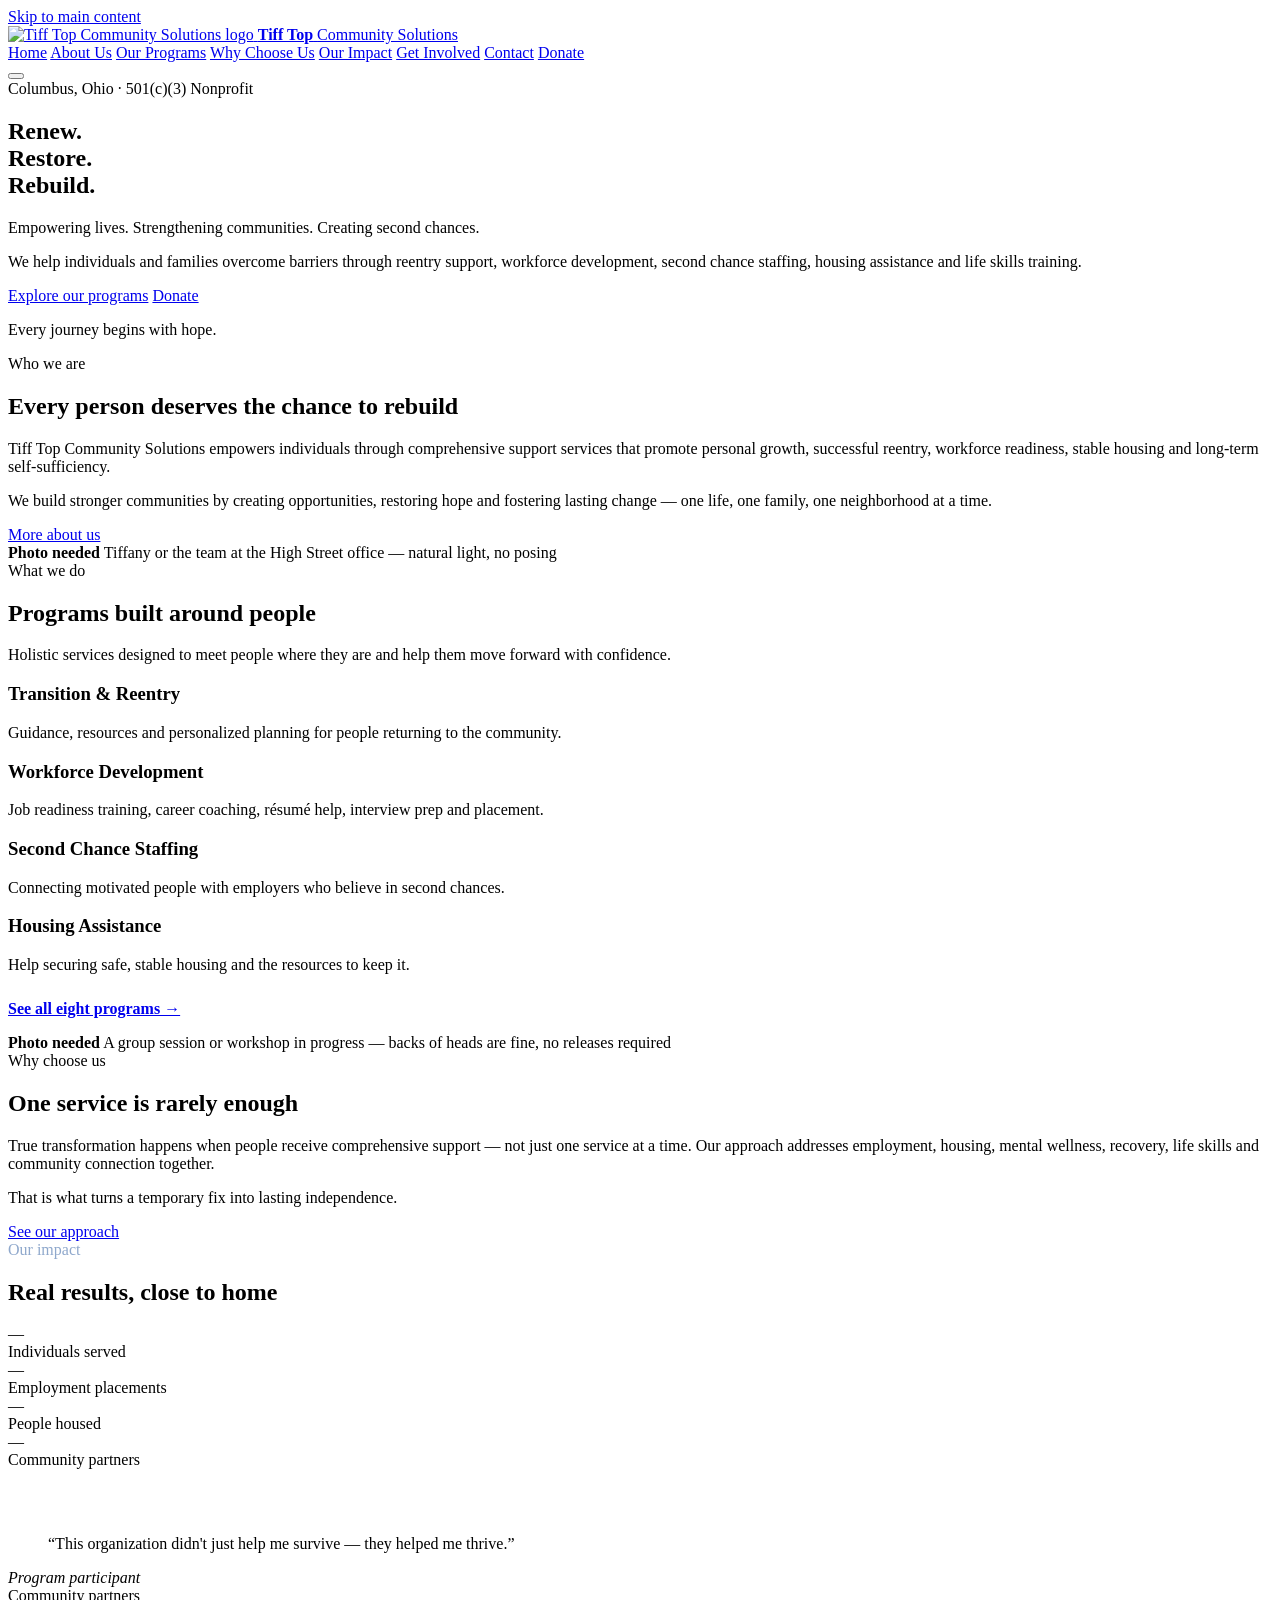
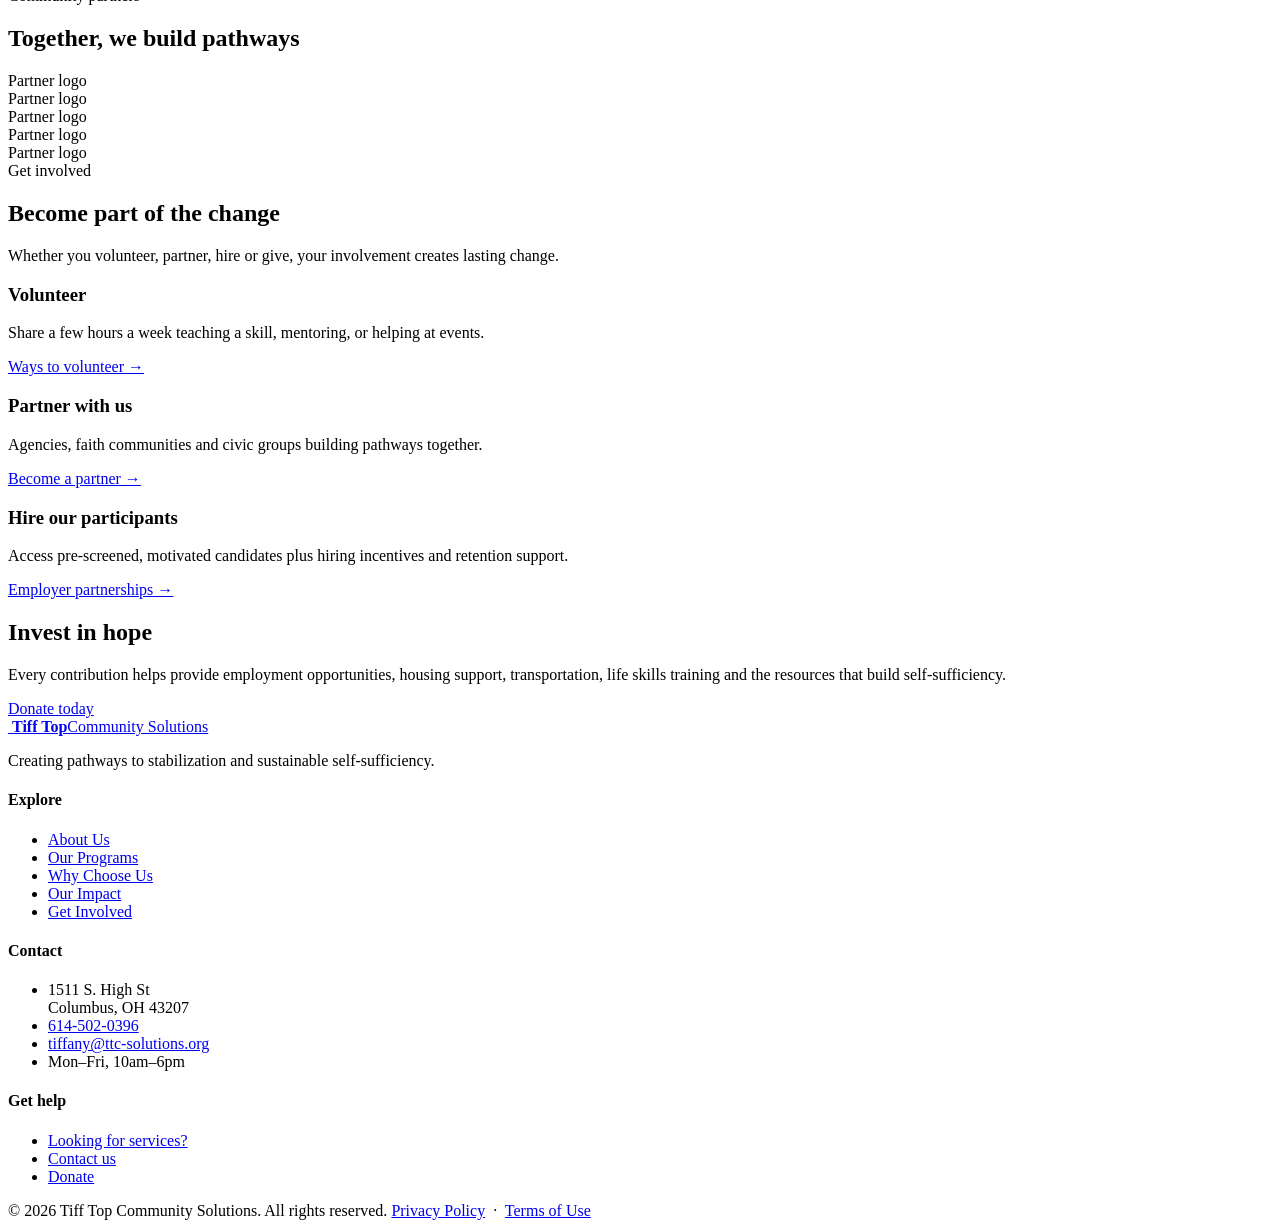
==== index.html @ aae8d635 "Add files via upload" ====
<!DOCTYPE html>
<html lang="en">
<head>
<meta charset="utf-8">
<meta name="viewport" content="width=device-width, initial-scale=1">
<title>Renew. Restore. Rebuild. | Tiff Top Community Solutions — Columbus, OH</title>
<meta name="description" content="Tiff Top Community Solutions empowers individuals and families in Columbus, Ohio through reentry support, workforce development, second chance staffing, housing assistance and life skills training.">
<link rel="icon" href="assets/logo.png">
<link rel="preconnect" href="https://fonts.googleapis.com">
<link rel="preconnect" href="https://fonts.gstatic.com" crossorigin>
<link href="https://fonts.googleapis.com/css2?family=Big+Shoulders+Display:wght@500;600;700;800&family=Public+Sans:wght@400;500;600;700&display=swap" rel="stylesheet">
<link rel="stylesheet" href="css/style.css">
</head>
<body>
<a class="skip" href="#main">Skip to main content</a>

<!-- =========================================================
     HEADER — this block is identical on every page.
     To change the menu, say: "update the nav on every page"
     ========================================================= -->
<header class="site-header">
  <div class="header-inner">
    <a class="brand" href="index.html">
      <img src="assets/logo.png" alt="Tiff Top Community Solutions logo">
      <span class="brand-name">
        <b>Tiff Top</b>
        <span>Community Solutions</span>
      </span>
    </a>
    <nav class="site-nav" id="siteNav" aria-label="Main menu">
      <a href="index.html" aria-current="page">Home</a>
      <a href="about.html">About Us</a>
      <a href="programs.html">Our Programs</a>
      <a href="why-choose-us.html">Why Choose Us</a>
      <a href="impact.html">Our Impact</a>
      <a href="get-involved.html">Get Involved</a>
      <a href="contact.html">Contact</a>
      <a class="btn btn-red" href="donate.html">Donate</a>
    </nav>
    <button class="nav-toggle" id="navToggle" aria-label="Open menu" aria-expanded="false" aria-controls="siteNav">
      <span></span><span></span><span></span>
    </button>
  </div>
</header>

<main id="main">

<!-- =========================================================
     HERO — the big navy band at the top
     ========================================================= -->
<section class="hero">
  <div class="wrap">
    <span class="eyebrow">Columbus, Ohio &middot; 501(c)(3) Nonprofit</span>
    <h1>Renew.<br>Restore.<br>Rebuild.</h1>
    <p class="tagline">Empowering lives. Strengthening communities. Creating second chances.</p>
    <p>We help individuals and families overcome barriers through reentry support, workforce
       development, second chance staffing, housing assistance and life skills training.</p>
    <div class="hero-buttons">
      <a class="btn btn-white" href="programs.html">Explore our programs</a>
      <a class="btn btn-red" href="donate.html">Donate</a>
    </div>
    <p class="hero-note">Every journey begins with hope.</p>
  </div>
  <div class="flagline" aria-hidden="true">
    <i></i><i></i><i></i><i></i><i></i><i></i><i></i><i></i><i></i><i></i><i></i><i></i><i></i>
  </div>
</section>

<!-- =========================================================
     WHO WE ARE — mission preview, links to About Us
     ========================================================= -->
<section class="section">
  <div class="wrap split reveal">
    <div>
      <span class="eyebrow">Who we are</span>
      <h2>Every person deserves the chance to rebuild</h2>
      <p>Tiff Top Community Solutions empowers individuals through comprehensive support services
         that promote personal growth, successful reentry, workforce readiness, stable housing and
         long-term self-sufficiency.</p>
      <p>We build stronger communities by creating opportunities, restoring hope and fostering
         lasting change &mdash; one life, one family, one neighborhood at a time.</p>
      <a class="btn btn-outline" href="about.html">More about us</a>
    </div>
    <div class="photo-slot">
      <b>Photo needed</b>
      <span>Tiffany or the team at the High Street office &mdash; natural light, no posing</span>
    </div>
  </div>
</section>

<!-- =========================================================
     WHAT WE DO — program preview, links to Our Programs
     ========================================================= -->
<section class="section section-white">
  <div class="wrap">
    <div class="section-head reveal">
      <span class="eyebrow">What we do</span>
      <h2>Programs built around people</h2>
      <p>Holistic services designed to meet people where they are and help them move forward
         with confidence.</p>
    </div>
    <div class="card-grid cols-4">
      <article class="card reveal">
        <h3>Transition &amp; Reentry</h3>
        <p>Guidance, resources and personalized planning for people returning to the community.</p>
      </article>
      <article class="card reveal">
        <h3>Workforce Development</h3>
        <p>Job readiness training, career coaching, r&eacute;sum&eacute; help, interview prep and placement.</p>
      </article>
      <article class="card reveal">
        <h3>Second Chance Staffing</h3>
        <p>Connecting motivated people with employers who believe in second chances.</p>
      </article>
      <article class="card reveal">
        <h3>Housing Assistance</h3>
        <p>Help securing safe, stable housing and the resources to keep it.</p>
      </article>
    </div>
    <p style="margin-top:1.6rem"><a href="programs.html"><strong>See all eight programs &rarr;</strong></a></p>
  </div>
</section>

<!-- =========================================================
     WHY CHOOSE US — preview, links to Why Choose Us
     ========================================================= -->
<section class="section">
  <div class="wrap split reveal">
    <div class="photo-slot">
      <b>Photo needed</b>
      <span>A group session or workshop in progress &mdash; backs of heads are fine, no releases required</span>
    </div>
    <div>
      <span class="eyebrow">Why choose us</span>
      <h2>One service is rarely enough</h2>
      <p>True transformation happens when people receive comprehensive support &mdash; not just one
         service at a time. Our approach addresses employment, housing, mental wellness, recovery,
         life skills and community connection together.</p>
      <p>That is what turns a temporary fix into lasting independence.</p>
      <a class="btn btn-outline" href="why-choose-us.html">See our approach</a>
    </div>
  </div>
</section>

<!-- =========================================================
     OUR IMPACT — numbers
     NOTE: placeholder figures. Replace with verified counts
     before launch, or delete this whole section.
     ========================================================= -->
<section class="section section-navy">
  <div class="wrap reveal">
    <span class="eyebrow" style="color:#8FA8CC">Our impact</span>
    <h2>Real results, close to home</h2>
    <div class="stats">
      <div class="stat">
        <div class="stat-number">&mdash;</div>
        <div class="stat-label">Individuals served</div>
      </div>
      <div class="stat">
        <div class="stat-number">&mdash;</div>
        <div class="stat-label">Employment placements</div>
      </div>
      <div class="stat">
        <div class="stat-number">&mdash;</div>
        <div class="stat-label">People housed</div>
      </div>
      <div class="stat">
        <div class="stat-number">&mdash;</div>
        <div class="stat-label">Community partners</div>
      </div>
    </div>
    <p style="margin-top:2rem"><a href="impact.html" style="color:#fff"><strong>See our full impact &rarr;</strong></a></p>
  </div>
</section>

<!-- =========================================================
     SUCCESS STORY — one quote
     ========================================================= -->
<section class="section section-white">
  <div class="wrap quote reveal">
    <blockquote>&ldquo;This organization didn't just help me survive &mdash; they helped me thrive.&rdquo;</blockquote>
    <cite>Program participant</cite>
  </div>
</section>

<!-- =========================================================
     COMMUNITY PARTNERS — logo row
     ========================================================= -->
<section class="section">
  <div class="wrap">
    <div class="section-head reveal">
      <span class="eyebrow">Community partners</span>
      <h2>Together, we build pathways</h2>
    </div>
    <div class="logo-row reveal">
      <div class="logo-slot">Partner logo</div>
      <div class="logo-slot">Partner logo</div>
      <div class="logo-slot">Partner logo</div>
      <div class="logo-slot">Partner logo</div>
      <div class="logo-slot">Partner logo</div>
    </div>
  </div>
</section>

<!-- =========================================================
     GET INVOLVED — preview
     ========================================================= -->
<section class="section section-white">
  <div class="wrap">
    <div class="section-head reveal">
      <span class="eyebrow">Get involved</span>
      <h2>Become part of the change</h2>
      <p>Whether you volunteer, partner, hire or give, your involvement creates lasting change.</p>
    </div>
    <div class="card-grid cols-3">
      <article class="card reveal">
        <h3>Volunteer</h3>
        <p>Share a few hours a week teaching a skill, mentoring, or helping at events.</p>
        <a href="get-involved.html">Ways to volunteer &rarr;</a>
      </article>
      <article class="card reveal">
        <h3>Partner with us</h3>
        <p>Agencies, faith communities and civic groups building pathways together.</p>
        <a href="get-involved.html">Become a partner &rarr;</a>
      </article>
      <article class="card reveal">
        <h3>Hire our participants</h3>
        <p>Access pre-screened, motivated candidates plus hiring incentives and retention support.</p>
        <a href="employers.html">Employer partnerships &rarr;</a>
      </article>
    </div>
  </div>
</section>

<!-- =========================================================
     DONATE BAND — the red strip
     ========================================================= -->
<section class="cta-band">
  <div class="wrap">
    <h2>Invest in hope</h2>
    <p>Every contribution helps provide employment opportunities, housing support,
       transportation, life skills training and the resources that build self-sufficiency.</p>
    <a class="btn btn-white" href="donate.html">Donate today</a>
  </div>
</section>

</main>

<!-- =========================================================
     FOOTER — identical on every page
     ========================================================= -->
<footer class="site-footer">
  <div class="footer-top">
    <div>
      <a class="brand" href="index.html" style="margin-bottom:.9rem">
        <img src="assets/logo.png" alt="" style="height:44px">
        <span class="brand-name"><b>Tiff Top</b><span>Community Solutions</span></span>
      </a>
      <p>Creating pathways to stabilization and sustainable self-sufficiency.</p>
    </div>
    <div>
      <h4>Explore</h4>
      <ul>
        <li><a href="about.html">About Us</a></li>
        <li><a href="programs.html">Our Programs</a></li>
        <li><a href="why-choose-us.html">Why Choose Us</a></li>
        <li><a href="impact.html">Our Impact</a></li>
        <li><a href="get-involved.html">Get Involved</a></li>
      </ul>
    </div>
    <div>
      <h4>Contact</h4>
      <ul>
        <li>1511 S. High St<br>Columbus, OH 43207</li>
        <li><a href="tel:6145020396">614-502-0396</a></li>
        <li><a href="mailto:tiffany@ttc-solutions.org">tiffany@ttc-solutions.org</a></li>
        <li>Mon&ndash;Fri, 10am&ndash;6pm</li>
      </ul>
    </div>
    <div>
      <h4>Get help</h4>
      <ul>
        <li><a href="looking-for-services.html">Looking for services?</a></li>
        <li><a href="contact.html">Contact us</a></li>
        <li><a href="donate.html">Donate</a></li>
      </ul>
    </div>
  </div>
  <div class="footer-bar">
    <span>&copy; 2026 Tiff Top Community Solutions. All rights reserved.</span>
    <span><a href="privacy.html">Privacy Policy</a> &nbsp;&middot;&nbsp; <a href="terms.html">Terms of Use</a></span>
  </div>
</footer>

<!-- =========================================================
     SCRIPTS — mobile menu + scroll animation
     ========================================================= -->
<script>
document.documentElement.classList.add('js');

/* mobile menu open/close */
var toggle = document.getElementById('navToggle');
var nav = document.getElementById('siteNav');
if(toggle && nav){
  toggle.addEventListener('click', function(){
    var open = nav.classList.toggle('is-open');
    toggle.setAttribute('aria-expanded', open);
    toggle.setAttribute('aria-label', open ? 'Close menu' : 'Open menu');
  });
}

/* fade sections in as you scroll */
if('IntersectionObserver' in window){
  var io = new IntersectionObserver(function(entries){
    entries.forEach(function(e){
      if(e.isIntersecting){ e.target.classList.add('is-visible'); io.unobserve(e.target); }
    });
  }, {threshold:.12});
  document.querySelectorAll('.reveal').forEach(function(el){ io.observe(el); });
} else {
  document.querySelectorAll('.reveal').forEach(function(el){ el.classList.add('is-visible'); });
}
</script>
</body>
</html>
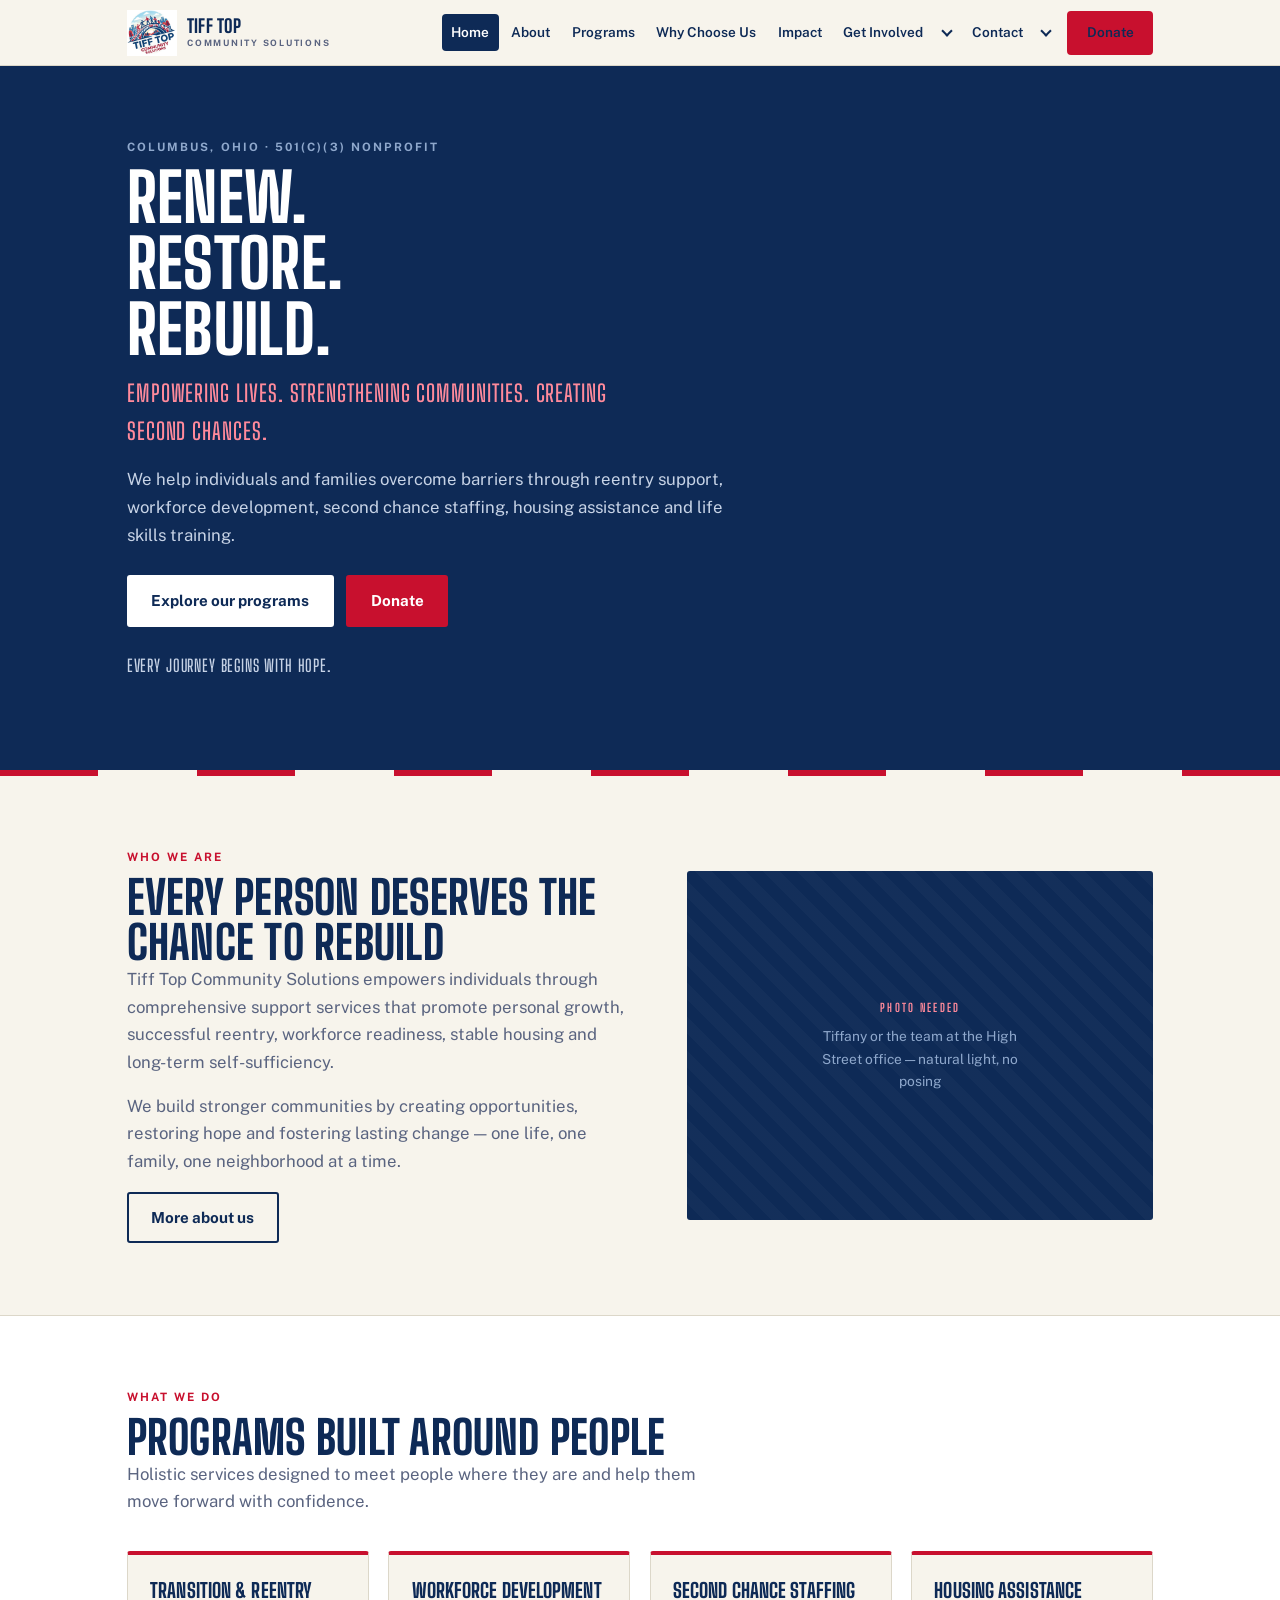
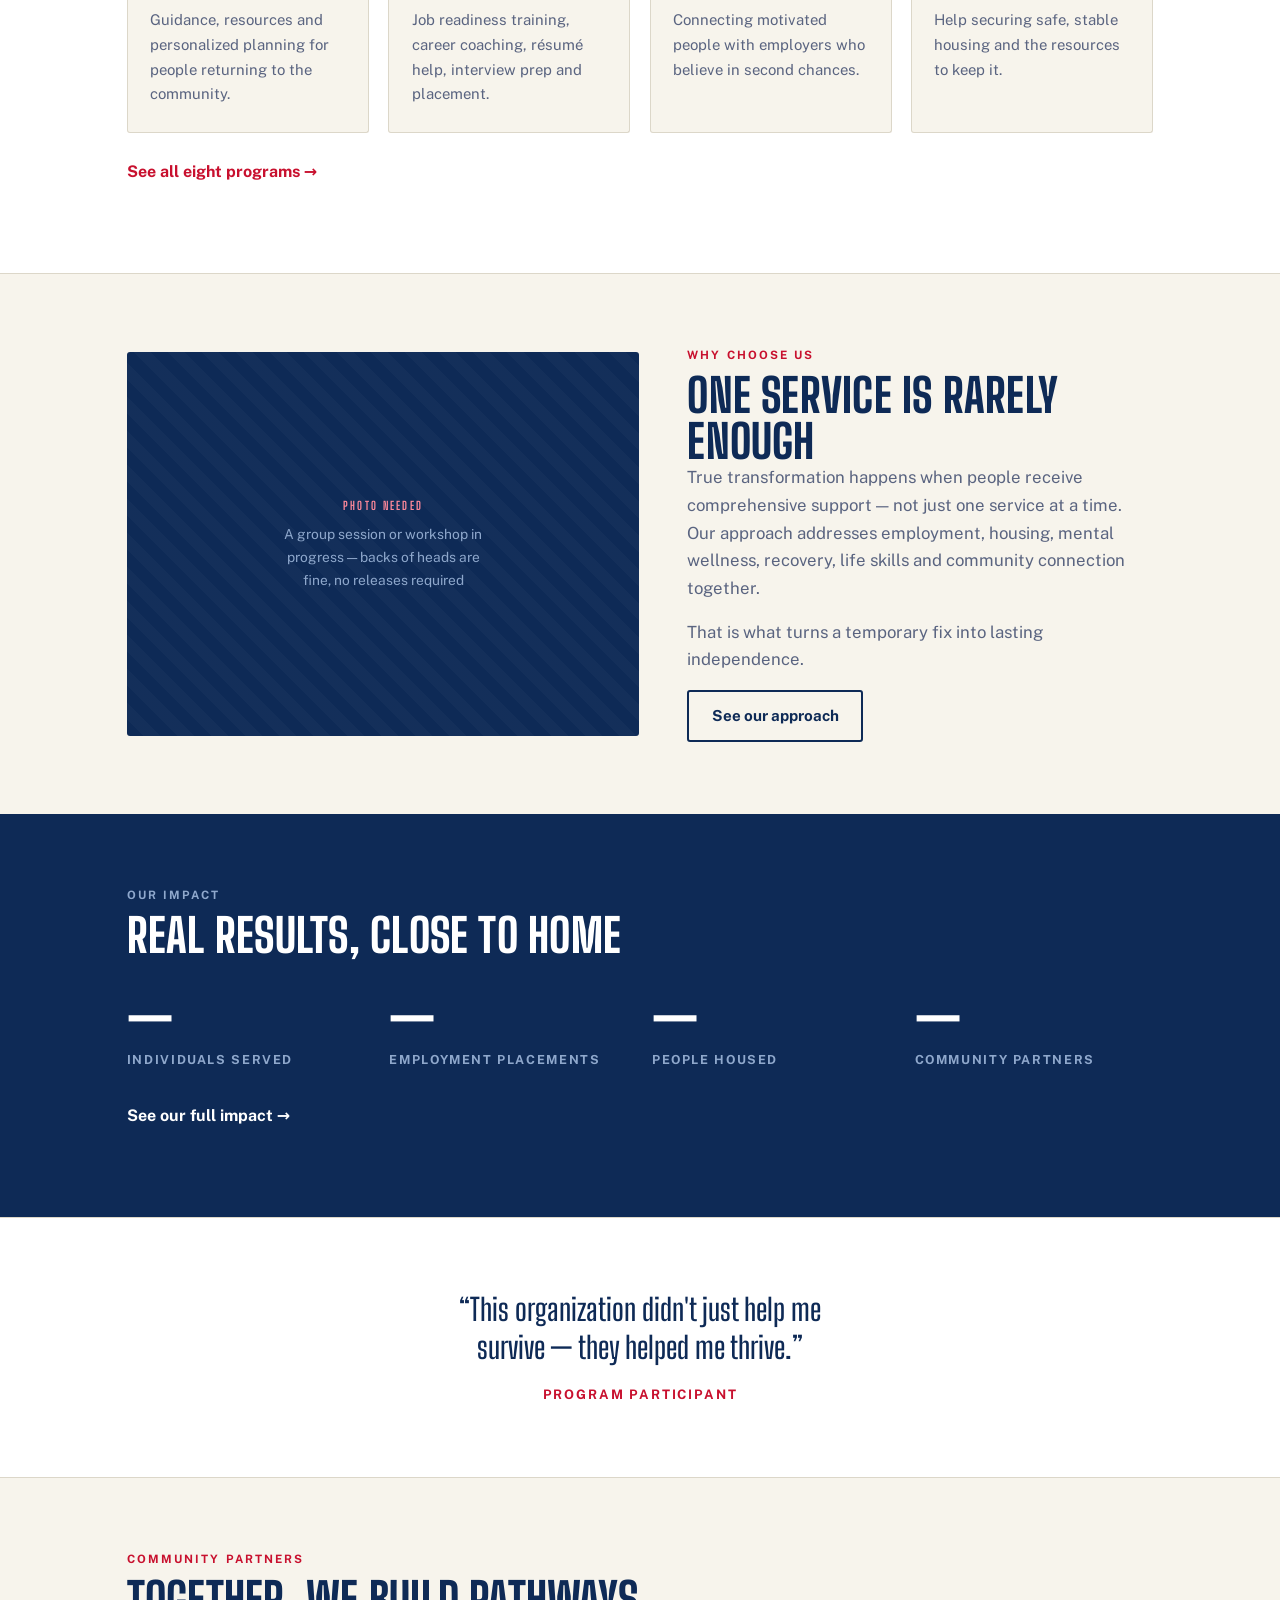
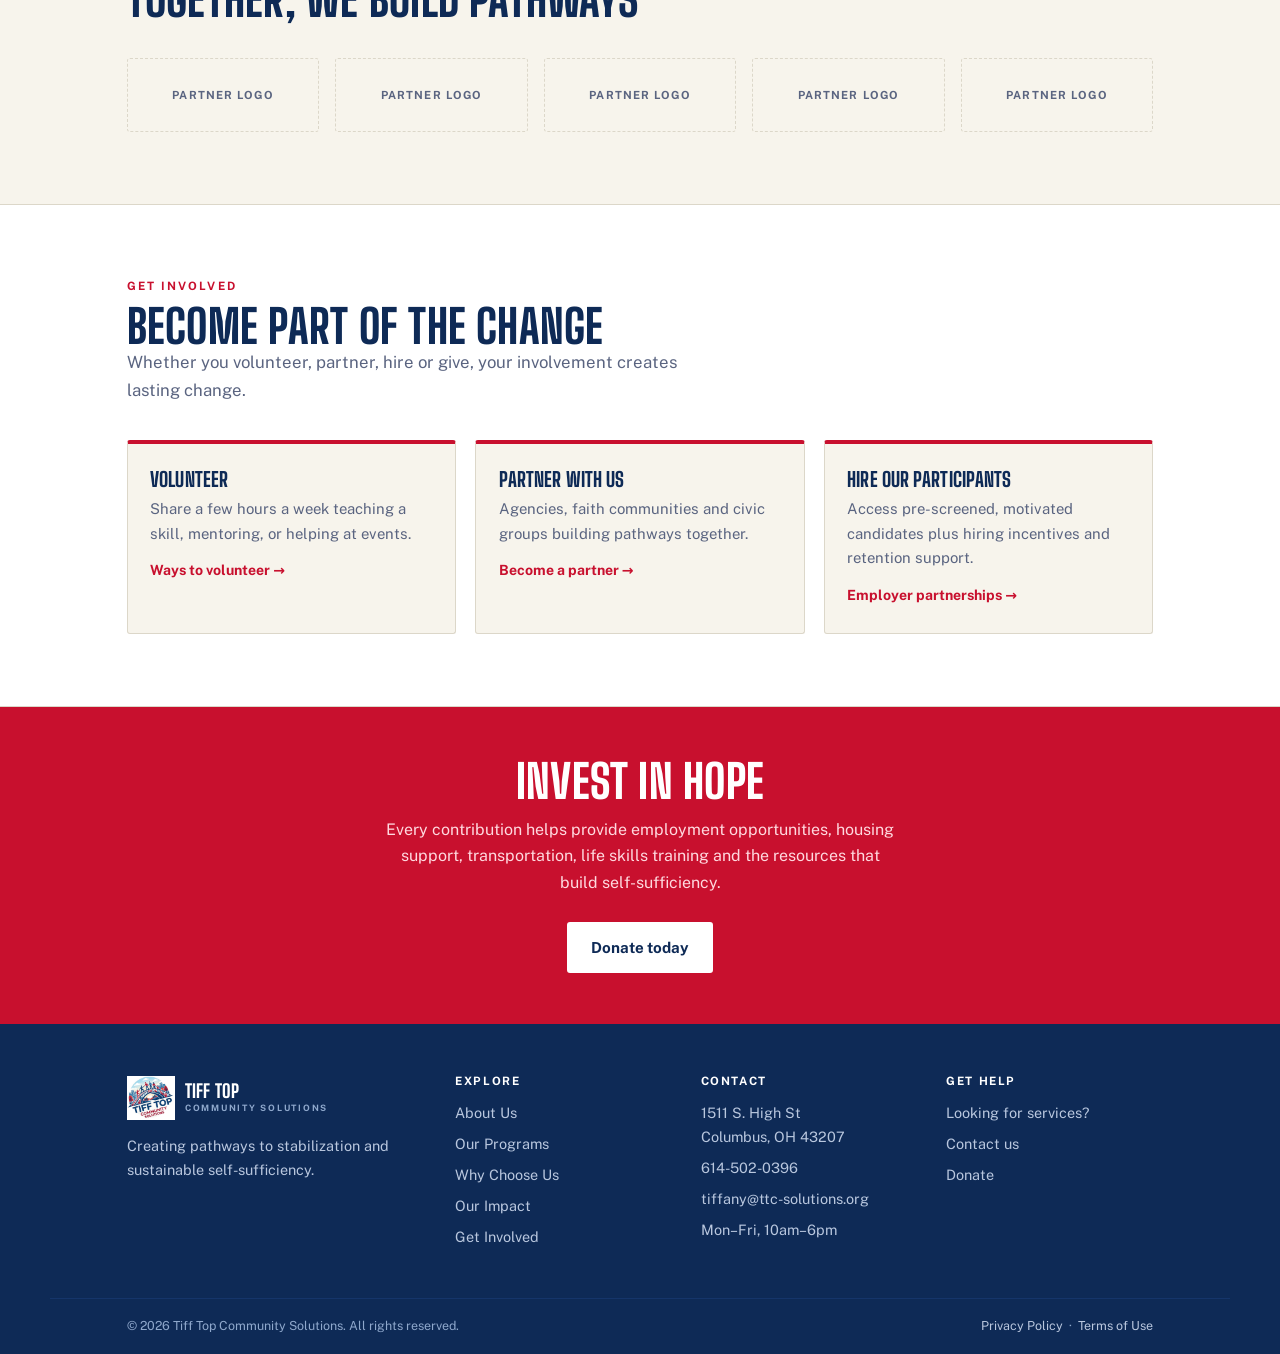
==== commit 875b2654: "Build out Employers, Donate, Impact, Looking for Services; add nav drop-downs Finishes the last four" ====
--- a/index.html
+++ b/index.html
@@ -9,7 +9,7 @@
 <link rel="preconnect" href="https://fonts.googleapis.com">
 <link rel="preconnect" href="https://fonts.gstatic.com" crossorigin>
 <link href="https://fonts.googleapis.com/css2?family=Big+Shoulders+Display:wght@500;600;700;800&family=Public+Sans:wght@400;500;600;700&display=swap" rel="stylesheet">
-<link rel="stylesheet" href="css/style.css">
+<link rel="stylesheet" href="css/style.css?v=3">
 </head>
 <body>
 <a class="skip" href="#main">Skip to main content</a>
@@ -29,12 +29,29 @@
     </a>
     <nav class="site-nav" id="siteNav" aria-label="Main menu">
       <a href="index.html" aria-current="page">Home</a>
-      <a href="about.html">About Us</a>
-      <a href="programs.html">Our Programs</a>
+      <a href="about.html">About</a>
+      <a href="programs.html">Programs</a>
       <a href="why-choose-us.html">Why Choose Us</a>
-      <a href="impact.html">Our Impact</a>
-      <a href="get-involved.html">Get Involved</a>
-      <a href="contact.html">Contact</a>
+      <a href="impact.html">Impact</a>
+      <div class="has-sub">
+        <a href="get-involved.html">Get Involved</a>
+        <button class="sub-toggle" type="button" aria-expanded="false" aria-controls="sub-get-involved">
+          <span class="sr-only">More under Get Involved</span>
+        </button>
+        <ul class="subnav" id="sub-get-involved">
+          <li><a href="employers.html">Employer partnerships</a></li>
+          <li><a href="donate.html">Donate</a></li>
+        </ul>
+      </div>
+      <div class="has-sub">
+        <a href="contact.html">Contact</a>
+        <button class="sub-toggle" type="button" aria-expanded="false" aria-controls="sub-contact">
+          <span class="sr-only">More under Contact</span>
+        </button>
+        <ul class="subnav" id="sub-contact">
+          <li><a href="looking-for-services.html">Looking for services?</a></li>
+        </ul>
+      </div>
       <a class="btn btn-red" href="donate.html">Donate</a>
     </nav>
     <button class="nav-toggle" id="navToggle" aria-label="Open menu" aria-expanded="false" aria-controls="siteNav">
@@ -298,6 +315,20 @@
 <script>
 document.documentElement.classList.add('js');
 
+/* close every drop-down in the main menu */
+function closeSubmenus(except){
+  document.querySelectorAll('.has-sub').forEach(function(group){
+    if(group === except) return;
+    var button = group.querySelector('.sub-toggle');
+    /* if focus is sitting inside the menu we are about to hide, move it
+       back to the button so keyboard users do not lose their place */
+    if(group.contains(document.activeElement) && button &&
+       document.activeElement !== button){ button.focus(); }
+    group.classList.remove('is-open');
+    if(button) button.setAttribute('aria-expanded','false');
+  });
+}
+
 /* mobile menu open/close */
 var toggle = document.getElementById('navToggle');
 var nav = document.getElementById('siteNav');
@@ -306,8 +337,28 @@
     var open = nav.classList.toggle('is-open');
     toggle.setAttribute('aria-expanded', open);
     toggle.setAttribute('aria-label', open ? 'Close menu' : 'Open menu');
+    if(!open) closeSubmenus();
   });
 }
+
+/* drop-down menus — the chevron buttons next to Get Involved and Contact */
+document.querySelectorAll('.sub-toggle').forEach(function(button){
+  button.addEventListener('click', function(){
+    var group = button.parentNode;
+    var open = !group.classList.contains('is-open');
+    closeSubmenus(group);
+    group.classList.toggle('is-open', open);
+    button.setAttribute('aria-expanded', open ? 'true' : 'false');
+  });
+});
+
+/* click anywhere else, or press Escape, to close them */
+document.addEventListener('click', function(e){
+  if(!e.target.closest || !e.target.closest('.has-sub')) closeSubmenus();
+});
+document.addEventListener('keydown', function(e){
+  if(e.key === 'Escape' || e.key === 'Esc') closeSubmenus();
+});
 
 /* fade sections in as you scroll */
 if('IntersectionObserver' in window){
--- a/css/style.css
+++ b/css/style.css
@@ -0,0 +1,492 @@
+/* ==========================================================================
+   TIFF TOP COMMUNITY SOLUTIONS — SITE STYLESHEET
+   --------------------------------------------------------------------------
+   Everything that controls how the site LOOKS lives in this one file.
+   Sections are labeled in CAPS so you can say things like
+   "make the buttons rounder" and Claude Code knows where to look.
+   ========================================================================== */
+
+
+/* ==========================================================================
+   1. BRAND SETTINGS
+   Change a color here and it changes everywhere on the site.
+   ========================================================================== */
+:root{
+  --navy:        #0E2A56;   /* main brand blue — headings, header, footer */
+  --navy-dark:   #091D3E;   /* darker blue — footer bottom bar */
+  --navy-mid:    #15356A;   /* lighter blue — borders on dark backgrounds */
+  --red:         #C8102E;   /* brand red — buttons, accents, links */
+  --red-dark:    #A00C24;   /* darker red — button hover */
+  --cream:       #F7F4EC;   /* warm off-white — page background */
+  --white:       #FFFFFF;
+  --ink:         #15213B;   /* body text */
+  --ink-soft:    #5A6480;   /* lighter text — captions, descriptions */
+  --hair:        #DCD7C9;   /* thin dividing lines */
+
+  --font-display: 'Big Shoulders Display', 'Arial Narrow', sans-serif;
+  --font-body:    'Public Sans', system-ui, -apple-system, sans-serif;
+
+  --page-width: 1180px;     /* how wide content gets on a big screen */
+  --section-space: 4.5rem;  /* vertical space above/below each section */
+}
+
+
+/* ==========================================================================
+   2. BASELINE
+   ========================================================================== */
+*{box-sizing:border-box}
+html{scroll-behavior:smooth}
+body{
+  margin:0;
+  font-family:var(--font-body);
+  color:var(--ink);
+  background:var(--cream);
+  line-height:1.65;
+  -webkit-font-smoothing:antialiased;
+}
+img{max-width:100%;display:block}
+a{color:var(--red);text-decoration:none}
+a:hover{text-decoration:underline}
+
+h1,h2,h3,h4{
+  font-family:var(--font-display);
+  font-weight:800;
+  text-transform:uppercase;
+  line-height:.98;
+  letter-spacing:.005em;
+  margin:0;
+}
+h1{font-size:clamp(2.4rem,6vw,4.2rem)}
+h2{font-size:clamp(1.9rem,4vw,2.9rem);color:var(--navy)}
+h3{font-size:1.25rem;color:var(--navy)}
+p{margin:0 0 1rem}
+
+.wrap{width:100%;max-width:var(--page-width);margin:0 auto;padding:0 6%}
+
+/* "EYEBROW" — the small red label above a heading */
+.eyebrow{
+  display:block;font-weight:700;text-transform:uppercase;
+  letter-spacing:.18em;font-size:.72rem;color:var(--red);margin-bottom:.5rem;
+}
+
+/* skip link for keyboard and screen-reader users */
+.skip{position:absolute;left:-9999px;background:var(--red);color:#fff;padding:.6rem 1rem;z-index:100}
+.skip:focus{left:1rem;top:1rem}
+
+/* text that only screen readers read out — invisible on screen but still
+   announced, so buttons with just an icon still make sense out loud */
+.sr-only{position:absolute;width:1px;height:1px;padding:0;margin:-1px;
+  overflow:hidden;clip:rect(0 0 0 0);white-space:nowrap;border:0}
+
+
+/* ==========================================================================
+   3. BUTTONS
+   ========================================================================== */
+.btn{
+  display:inline-flex;align-items:center;justify-content:center;
+  font-family:var(--font-body);font-weight:700;font-size:.95rem;
+  padding:.7rem 1.4rem;border:2px solid transparent;border-radius:3px;
+  cursor:pointer;transition:background .18s,color .18s,border-color .18s;
+  text-decoration:none;
+}
+.btn:hover{text-decoration:none}
+.btn-red{background:var(--red);color:#fff;border-color:var(--red)}
+.btn-red:hover{background:var(--red-dark);border-color:var(--red-dark);color:#fff}
+.btn-white{background:#fff;color:var(--navy);border-color:#fff}
+.btn-white:hover{background:transparent;color:#fff;border-color:#fff}
+.btn-outline{background:transparent;color:var(--navy);border-color:var(--navy)}
+.btn-outline:hover{background:var(--navy);color:#fff}
+
+
+/* ==========================================================================
+   4. HEADER & NAVIGATION
+   --------------------------------------------------------------------------
+   Menu items are chips with lightly rounded corners, matching the buttons
+   and cards used elsewhere. They tint on hover and fill in navy on the page
+   you are currently on.
+
+   Two items have drop-down menus: Get Involved and Contact. Each one is a
+   .has-sub block holding the main link, a small chevron button, and a
+   .subnav list. On a computer the menu opens when you hover or tab onto it;
+   the chevron button opens it on a touchscreen and for keyboard users.
+   ========================================================================== */
+.site-header{
+  position:sticky;top:0;z-index:50;
+  background:rgba(247,244,236,.94);backdrop-filter:blur(8px);
+  border-bottom:1px solid var(--hair);
+}
+.header-inner{display:flex;align-items:center;justify-content:space-between;gap:1rem;padding:.6rem 6%;
+  max-width:var(--page-width);margin:0 auto}
+.brand{display:flex;align-items:center;gap:.6rem;text-decoration:none}
+.brand img{height:46px;width:auto}
+.brand-name{display:flex;flex-direction:column;line-height:1}
+.brand-name b{font-family:var(--font-display);font-weight:800;font-size:1.15rem;
+  color:var(--navy);text-transform:uppercase;letter-spacing:.01em}
+.brand-name span{font-size:.55rem;font-weight:700;letter-spacing:.2em;
+  text-transform:uppercase;color:var(--ink-soft);margin-top:3px}
+
+.site-nav{display:flex;align-items:center;gap:.15rem;flex-wrap:nowrap}
+
+/* the menu items. white-space:nowrap is the important part — it stops a
+   label like "Why Choose Us" from breaking across two lines, which is what
+   made the menu look stacked. The 4px corner matches the buttons and cards
+   used everywhere else on the site. */
+.site-nav > a,.site-nav .has-sub > a{
+  font-weight:600;font-size:.85rem;color:var(--navy);text-decoration:none;
+  white-space:nowrap;padding:.45rem .6rem;border-radius:4px;
+  transition:background .16s,color .16s;
+}
+.site-nav > a:hover,.site-nav .has-sub > a:hover{background:rgba(14,42,86,.09);text-decoration:none}
+.site-nav a[aria-current="page"]{background:var(--navy);color:#fff}
+
+/* the section you are inside, when you are on one of its sub-pages */
+.site-nav .has-sub.is-current > a{background:rgba(14,42,86,.09)}
+
+.site-nav .btn{padding:.55rem 1.1rem;font-size:.85rem;margin-left:.35rem}
+.site-nav .btn[aria-current="page"]{background:var(--red-dark);border-color:var(--red-dark);color:#fff}
+
+/* --- drop-down menus ---------------------------------------------------- */
+.has-sub{position:relative;display:flex;align-items:center;gap:.05rem;flex-wrap:wrap}
+
+/* the little chevron button next to the link */
+.sub-toggle{
+  display:flex;align-items:center;justify-content:center;
+  width:26px;height:26px;padding:0;border:0;border-radius:4px;
+  background:none;color:var(--navy);cursor:pointer;
+}
+.sub-toggle:hover{background:rgba(14,42,86,.09)}
+.sub-toggle::before{
+  content:"";width:6px;height:6px;margin-top:-3px;
+  border-right:2px solid currentColor;border-bottom:2px solid currentColor;
+  transform:rotate(45deg);
+}
+.sub-toggle[aria-expanded="true"]::before{margin-top:2px;transform:rotate(-135deg)}
+
+.subnav{
+  position:absolute;top:calc(100% + .5rem);left:0;z-index:60;
+  min-width:238px;margin:0;padding:.4rem;list-style:none;
+  background:var(--white);border:1px solid var(--hair);border-top:3px solid var(--red);
+  border-radius:4px;box-shadow:0 14px 30px rgba(14,42,86,.16);
+  opacity:0;visibility:hidden;transform:translateY(-6px);
+  transition:opacity .16s ease,transform .16s ease,visibility .16s;
+}
+.has-sub:hover .subnav,.has-sub:focus-within .subnav,.has-sub.is-open .subnav{
+  opacity:1;visibility:visible;transform:none;
+}
+.subnav li{margin:0}
+.subnav a{
+  display:block;padding:.55rem .7rem;border-radius:3px;white-space:nowrap;
+  font-size:.85rem;font-weight:600;color:var(--navy);text-decoration:none;
+}
+.subnav a:hover{background:var(--cream);text-decoration:none}
+.subnav a[aria-current="page"]{background:var(--navy);color:#fff}
+
+/* mobile menu button */
+.nav-toggle{display:none;background:none;border:0;cursor:pointer;padding:.5rem}
+.nav-toggle span{display:block;width:26px;height:2px;background:var(--navy);margin:6px 0;transition:.25s}
+
+
+/* ==========================================================================
+   5. HERO (the big band at the top of every page)
+   ========================================================================== */
+.hero{background:var(--navy);color:#fff;position:relative;overflow:hidden;
+  padding:var(--section-space) 0 calc(var(--section-space) + .5rem)}
+.hero .eyebrow{color:#8FA8CC}
+.hero h1{color:#fff}
+.hero .tagline{font-family:var(--font-display);font-weight:600;text-transform:uppercase;
+  font-size:clamp(1rem,2.2vw,1.45rem);color:#FF8A9B;letter-spacing:.04em;margin:.7rem 0 1rem}
+.hero p{color:#C7D3E6;font-size:1.05rem;max-width:60ch}
+.hero-buttons{display:flex;flex-wrap:wrap;gap:.8rem;margin-top:1.6rem}
+.hero-note{margin-top:1.6rem;font-family:var(--font-display);text-transform:uppercase;
+  font-weight:600;font-size:1.05rem;color:#8FA8CC;letter-spacing:.05em}
+
+/* short version used on interior pages */
+.hero.hero-short{padding:3rem 0 3.2rem}
+.hero.hero-short h1{font-size:clamp(2rem,5vw,3.2rem)}
+
+/* red/cream striped bar along the bottom of the hero */
+.flagline{display:flex;height:6px;position:absolute;left:0;right:0;bottom:0}
+.flagline i{flex:1}
+.flagline i:nth-child(odd){background:var(--red)}
+.flagline i:nth-child(even){background:var(--cream)}
+
+
+/* ==========================================================================
+   6. SECTIONS
+   ========================================================================== */
+.section{padding:var(--section-space) 0}
+/* when a link jumps to a section further down the page, stop the heading
+   from landing underneath the sticky header */
+section[id],h2[id],h3[id]{scroll-margin-top:90px}
+.section-white{background:var(--white);border-top:1px solid var(--hair);border-bottom:1px solid var(--hair)}
+.section-navy{background:var(--navy);color:#fff}
+.section-navy h2{color:#fff}
+.section-head{max-width:60ch;margin-bottom:2.2rem}
+.section-head p{color:var(--ink-soft);font-size:1.05rem}
+
+/* two-column text + image */
+.split{display:grid;grid-template-columns:1.1fr 1fr;gap:3rem;align-items:center}
+.split p{color:var(--ink-soft);font-size:1.05rem}
+/* use when the two columns are different heights, like a tall form
+   next to a short note — lines them up at the top instead of the middle */
+.split.split-top{align-items:start}
+
+
+/* ==========================================================================
+   7. CARDS
+   ========================================================================== */
+.card-grid{display:grid;gap:1.2rem}
+.card-grid.cols-2{grid-template-columns:repeat(2,1fr)}
+.card-grid.cols-3{grid-template-columns:repeat(3,1fr)}
+.card-grid.cols-4{grid-template-columns:repeat(4,1fr)}
+
+.card{
+  background:var(--cream);border:1px solid var(--hair);border-top:4px solid var(--red);
+  padding:1.6rem 1.4rem;border-radius:3px;transition:transform .16s,box-shadow .16s;
+}
+.section-white .card{background:var(--cream)}
+.card:hover{transform:translateY(-3px);box-shadow:0 10px 26px rgba(14,42,86,.10)}
+.card h3{margin-bottom:.5rem}
+.card p{color:var(--ink-soft);font-size:.93rem;margin:0}
+.card a{font-weight:700;font-size:.88rem;display:inline-block;margin-top:.8rem}
+
+/* small badge for programs that aren't running yet */
+.badge{display:inline-block;font-size:.62rem;font-weight:700;letter-spacing:.14em;
+  text-transform:uppercase;background:var(--navy);color:#fff;padding:.2rem .5rem;
+  border-radius:2px;margin-bottom:.6rem}
+
+
+/* ==========================================================================
+   8. STATS BAND
+   ========================================================================== */
+.stats{display:grid;grid-template-columns:repeat(4,1fr);gap:1.5rem;margin-top:2rem}
+.stat .stat-number{font-family:var(--font-display);font-weight:800;
+  font-size:clamp(2.4rem,5vw,3.4rem);color:#fff;line-height:1}
+.stat .stat-number em{font-style:normal;color:#FF8A9B}
+.stat .stat-label{font-size:.78rem;font-weight:700;text-transform:uppercase;
+  letter-spacing:.13em;color:#8FA8CC;margin-top:.35rem}
+
+
+/* ==========================================================================
+   9. QUOTE
+   ========================================================================== */
+.quote{max-width:52ch;margin:0 auto;text-align:center}
+.quote blockquote{margin:0;font-family:var(--font-display);font-weight:600;
+  text-transform:none;font-size:clamp(1.3rem,2.8vw,1.9rem);color:var(--navy);line-height:1.25}
+.quote cite{display:block;font-style:normal;font-size:.82rem;font-weight:700;
+  letter-spacing:.14em;text-transform:uppercase;color:var(--red);margin-top:1.1rem}
+
+
+/* ==========================================================================
+   10. PHOTO PLACEHOLDERS
+   Temporary blocks standing in for real photos. Each one names the shot
+   we need. Replace with <img src="assets/your-photo.jpg" alt="...">
+   ========================================================================== */
+.photo-slot{
+  background:var(--navy);border-radius:3px;aspect-ratio:4/3;
+  display:flex;flex-direction:column;align-items:center;justify-content:center;
+  text-align:center;padding:1.5rem;color:#8FA8CC;position:relative;overflow:hidden;
+}
+.photo-slot::before{content:"";position:absolute;inset:0;
+  background:repeating-linear-gradient(45deg,transparent,transparent 12px,rgba(255,255,255,.025) 12px,rgba(255,255,255,.025) 24px)}
+.photo-slot b{font-family:var(--font-display);text-transform:uppercase;font-size:.72rem;
+  letter-spacing:.2em;color:#FF8A9B;position:relative}
+.photo-slot span{font-size:.86rem;margin-top:.5rem;position:relative;max-width:26ch}
+
+
+/* ==========================================================================
+   11. LOGO ROW (partner logos)
+   ========================================================================== */
+.logo-row{display:grid;grid-template-columns:repeat(5,1fr);gap:1rem;align-items:center}
+.logo-slot{border:1px dashed var(--hair);border-radius:3px;height:74px;
+  display:flex;align-items:center;justify-content:center;
+  font-size:.7rem;font-weight:700;letter-spacing:.1em;text-transform:uppercase;color:var(--ink-soft)}
+
+
+/* ==========================================================================
+   12. CALL-TO-ACTION BAND (the red strip near the bottom of pages)
+   ========================================================================== */
+.cta-band{background:var(--red);color:#fff;text-align:center;padding:3.2rem 0}
+.cta-band h2{color:#fff;margin-bottom:.8rem}
+.cta-band p{color:#FFD9DF;max-width:52ch;margin:0 auto 1.6rem}
+
+
+/* ==========================================================================
+   13. FOOTER
+   ========================================================================== */
+.site-footer{background:var(--navy);color:#B9C7DE;padding:3.2rem 0 0;font-size:.9rem}
+.footer-top{display:grid;grid-template-columns:1.4fr 1fr 1fr 1fr;gap:2.4rem;
+  max-width:var(--page-width);margin:0 auto;padding:0 6% 2.6rem}
+.site-footer .brand-name b{color:#fff}
+.site-footer .brand-name span{color:#8FA8CC}
+.site-footer h4{font-family:var(--font-body);font-weight:700;text-transform:uppercase;
+  letter-spacing:.14em;font-size:.72rem;color:#fff;margin-bottom:.9rem}
+.site-footer ul{list-style:none;margin:0;padding:0}
+.site-footer li{margin-bottom:.45rem}
+.site-footer a{color:#B9C7DE;text-decoration:none}
+.site-footer a:hover{color:#fff;text-decoration:underline}
+.footer-bar{border-top:1px solid var(--navy-mid);padding:1.1rem 6%;
+  max-width:var(--page-width);margin:0 auto;display:flex;flex-wrap:wrap;
+  justify-content:space-between;gap:.6rem;font-size:.78rem;color:#8FA8CC}
+
+
+/* ==========================================================================
+   14. SCROLL-IN ANIMATION
+   ========================================================================== */
+.js .reveal{opacity:0;transform:translateY(14px);transition:opacity .55s ease,transform .55s ease}
+.js .reveal.is-visible{opacity:1;transform:none}
+
+
+/* ==========================================================================
+   15. MOBILE & TABLET
+   Anything inside this block only applies on smaller screens.
+   ========================================================================== */
+@media(max-width:1000px){
+  .card-grid.cols-4{grid-template-columns:repeat(2,1fr)}
+  .logo-row{grid-template-columns:repeat(3,1fr)}
+  .footer-top{grid-template-columns:1fr 1fr}
+}
+/* With the shorter labels the full menu needs about 880px of room, logo
+   included. Below 1080px of window it becomes the hamburger button rather
+   than being squeezed. Menu items can never break across two lines because
+   of the white-space:nowrap rule above. */
+@media(max-width:1080px){
+  .nav-toggle{display:block}
+  .site-nav{
+    position:fixed;left:0;right:0;top:62px;flex-direction:column;align-items:stretch;gap:0;
+    background:var(--cream);border-bottom:1px solid var(--hair);padding:.5rem 0;
+    transform:translateY(-140%);transition:transform .3s ease;z-index:40;
+    max-height:calc(100vh - 62px);overflow-y:auto;
+  }
+  .site-nav.is-open{transform:none}
+  .site-nav > a,.site-nav .has-sub > a{padding:.9rem 6%;border-radius:0;flex:1}
+  .site-nav > a:hover,.site-nav .has-sub > a:hover{background:rgba(14,42,86,.06)}
+  .site-nav a[aria-current="page"]{background:none;color:var(--red);box-shadow:inset 3px 0 0 var(--red)}
+  .site-nav .btn{margin:.6rem 6% 1rem}
+  .site-nav .btn[aria-current="page"]{box-shadow:none}
+
+  /* drop-downs become indented lists that open in place */
+  .sub-toggle{width:46px;height:46px;margin-right:4%}
+  .subnav{
+    position:static;flex-basis:100%;width:100%;min-width:0;
+    margin:0;padding:0 0 .4rem;background:none;border:0;border-radius:0;box-shadow:none;
+    opacity:1;visibility:visible;transform:none;transition:none;display:none;
+  }
+  .subnav a{padding:.7rem 6% .7rem calc(6% + 1.1rem);border-radius:0;font-weight:500}
+  .subnav a:hover{background:rgba(14,42,86,.06)}
+  .subnav a[aria-current="page"]{background:none;color:var(--red)}
+  /* on a touchscreen only the chevron button opens it, never hover */
+  .has-sub:hover .subnav,.has-sub:focus-within .subnav{display:none}
+  .has-sub.is-open .subnav{display:block}
+}
+
+@media(max-width:860px){
+  :root{--section-space:3.2rem}
+  .split{grid-template-columns:1fr;gap:1.6rem}
+  .card-grid.cols-2,.card-grid.cols-3,.card-grid.cols-4{grid-template-columns:1fr}
+  .stats{grid-template-columns:repeat(2,1fr);gap:2rem 1rem}
+  .footer-top{grid-template-columns:1fr;gap:1.8rem}
+}
+
+/* respect people who ask their device to reduce motion */
+@media(prefers-reduced-motion:reduce){
+  html{scroll-behavior:auto}
+  .js .reveal{opacity:1!important;transform:none!important;transition:none!important}
+  .subnav,.site-nav{transition:none!important}
+  .subnav{transform:none!important}
+  *{animation:none!important}
+}
+
+/* clear focus outline for keyboard users */
+a:focus-visible,button:focus-visible{outline:3px solid var(--red);outline-offset:2px}
+
+
+/* ==========================================================================
+   16. LEGAL PAGES (Privacy Policy, Terms of Use)
+   Long documents. Text is kept narrower than the rest of the site so the
+   lines stay comfortable to read, and darker than normal body copy because
+   people actually have to get through it.
+   ========================================================================== */
+.legal{max-width:72ch}
+.legal p,.legal li{color:var(--ink)}
+.legal h2{font-size:clamp(1.35rem,3vw,1.8rem);margin:2.8rem 0 .8rem}
+.legal h2:first-of-type{margin-top:0}
+.legal h3{font-size:1rem;margin:1.7rem 0 .5rem}
+.legal ul{margin:0 0 1rem;padding-left:1.2rem}
+.legal li{margin-bottom:.5rem}
+
+/* "last updated" line under the page title */
+.legal .updated{font-size:.75rem;font-weight:700;letter-spacing:.14em;text-transform:uppercase;
+  color:var(--ink-soft);margin-bottom:2.2rem}
+
+/* jump links at the top of the document */
+.legal .toc{background:var(--white);border:1px solid var(--hair);border-radius:3px;
+  padding:1.2rem 1.4rem;margin-bottom:2.6rem}
+.legal .toc h3{margin:0 0 .7rem}
+.legal .toc ul{margin:0;padding-left:1.1rem}
+.legal .toc li{margin-bottom:.35rem;font-size:.93rem}
+
+/* red-edged callout box for the things people must not miss.
+   Used on the legal pages and on the contact page. */
+.note{background:var(--white);border:1px solid var(--hair);border-left:4px solid var(--red);
+  border-radius:3px;padding:1.2rem 1.4rem;margin:1.8rem 0}
+.note h3{margin-top:0}
+.note p{color:var(--ink);font-size:.95rem}
+.note p:last-child{margin-bottom:0}
+
+
+/* ==========================================================================
+   17. FORMS (contact page)
+   ========================================================================== */
+.form-wrap{background:var(--white);border:1px solid var(--hair);border-top:4px solid var(--red);
+  border-radius:3px;padding:1.8rem 1.6rem}
+
+/* two fields side by side on desktop, stacked on a phone */
+.form-row{display:grid;grid-template-columns:1fr 1fr;gap:0 1rem}
+
+.field{margin-bottom:1.15rem}
+fieldset{border:0;padding:0;margin:0}
+.field label,.field legend{display:block;font-family:var(--font-body);font-weight:700;
+  font-size:.85rem;color:var(--navy);margin-bottom:.35rem;padding:0}
+.req{color:var(--red)}
+.opt{font-weight:600;color:var(--ink-soft);font-size:.72rem;text-transform:uppercase;
+  letter-spacing:.12em;margin-left:.4rem}
+.field .hint{display:block;font-weight:400;font-size:.82rem;color:var(--ink-soft);
+  margin:0 0 .45rem}
+
+.field input,.field select,.field textarea{
+  width:100%;font-family:var(--font-body);font-size:1rem;line-height:1.4;color:var(--ink);
+  background:var(--cream);border:1px solid #BFB8A6;border-radius:3px;
+  padding:.65rem .8rem;min-height:46px;
+}
+.field textarea{min-height:130px;resize:vertical;line-height:1.55}
+.field input:hover,.field select:hover,.field textarea:hover{border-color:var(--navy)}
+.field input:focus,.field select:focus,.field textarea:focus{
+  outline:3px solid var(--red);outline-offset:1px;border-color:var(--navy);background:#fff}
+
+.form-actions{margin-top:1.5rem}
+.form-note{font-size:.85rem;color:var(--ink-soft);margin-top:1.1rem}
+
+/* spam trap — hidden from people, tempting to bots */
+.hp{position:absolute;left:-9999px;width:1px;height:1px;overflow:hidden}
+
+@media(max-width:640px){
+  .form-row{grid-template-columns:1fr}
+  .form-wrap{padding:1.4rem 1.1rem}
+}
+
+
+/* ==========================================================================
+   18. EMBED SLOT (donate page)
+   A dashed box holding the place where an outside donation form will be
+   pasted in. It looks unfinished on purpose so nobody mistakes it for a
+   working "give" button. Delete the whole box once the real form is in.
+   ========================================================================== */
+.embed-slot{
+  background:var(--white);border:2px dashed #BFB8A6;border-radius:3px;
+  padding:2rem 1.6rem;text-align:center;
+}
+.embed-slot .eyebrow{color:var(--ink-soft)}
+.embed-slot h3{margin-bottom:.6rem}
+.embed-slot p{color:var(--ink-soft);font-size:.93rem;max-width:46ch;margin:0 auto 1rem}
+.embed-slot p:last-child{margin-bottom:0}
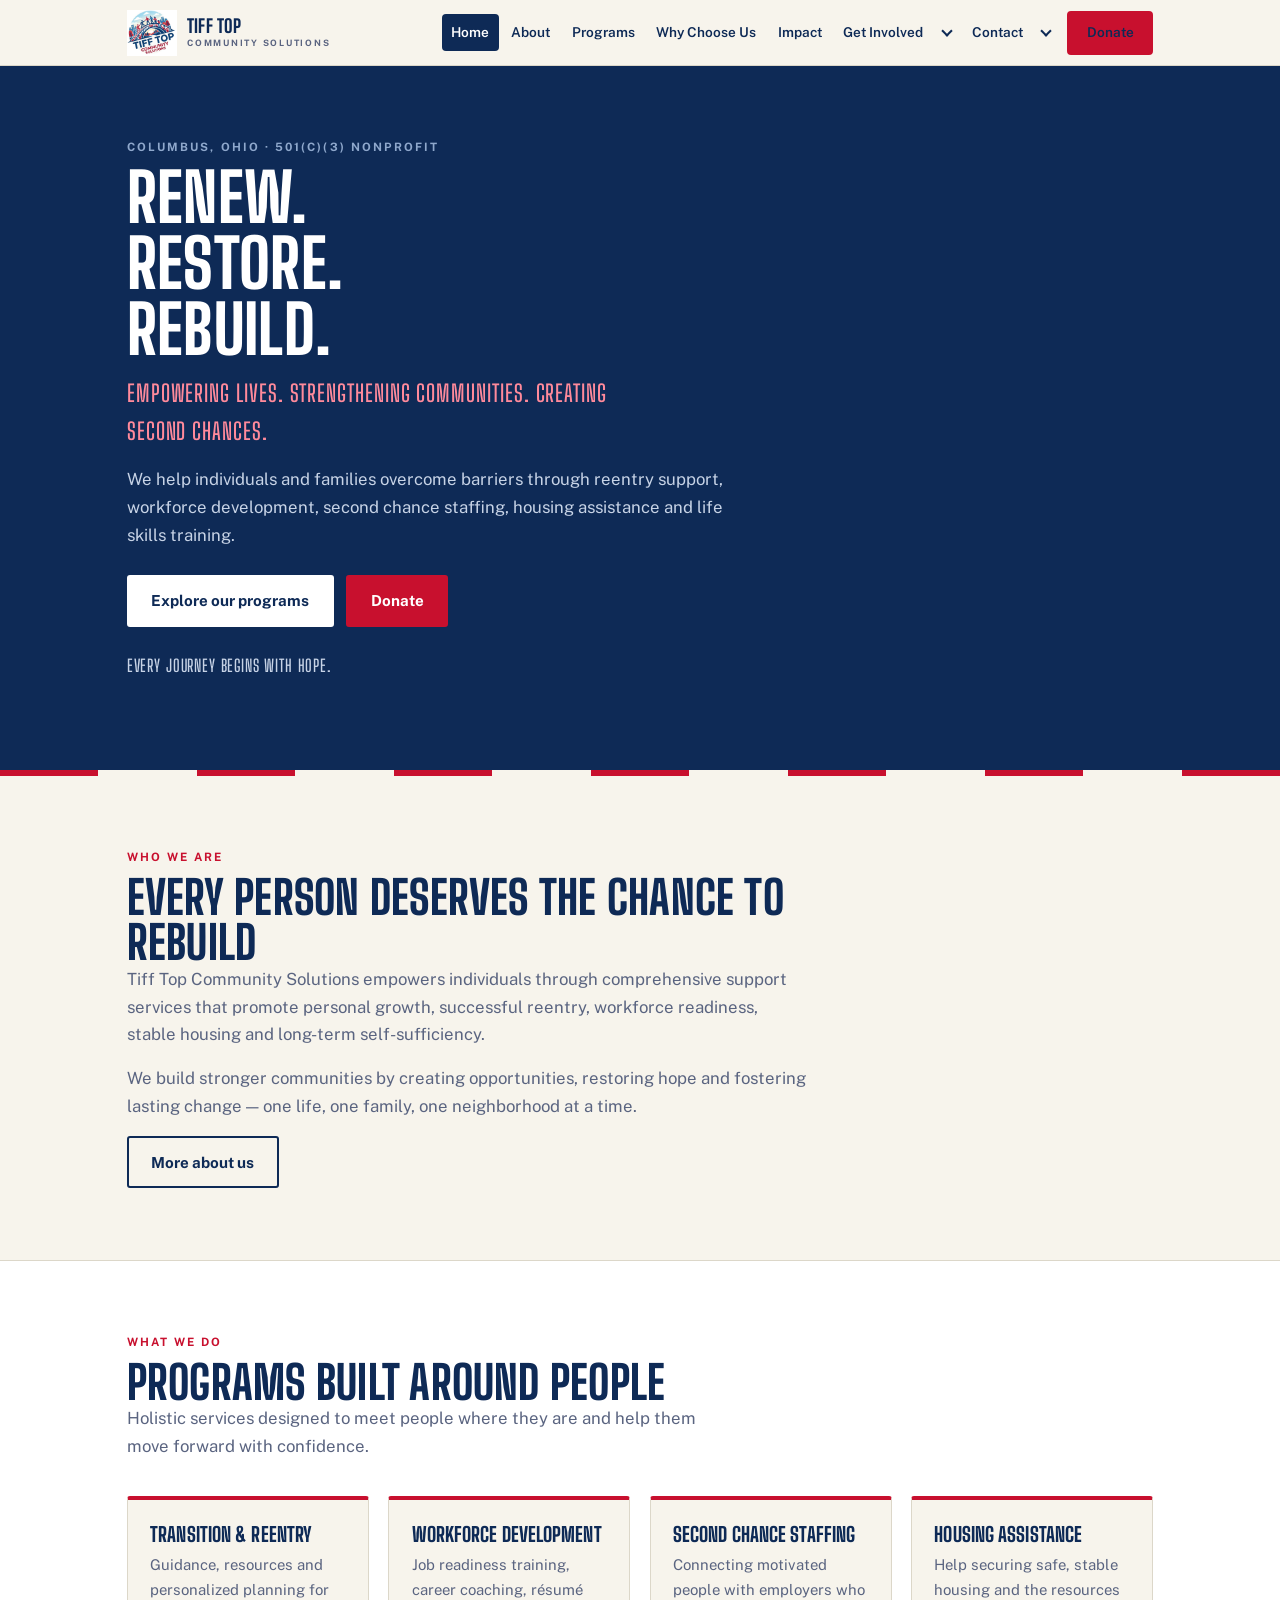
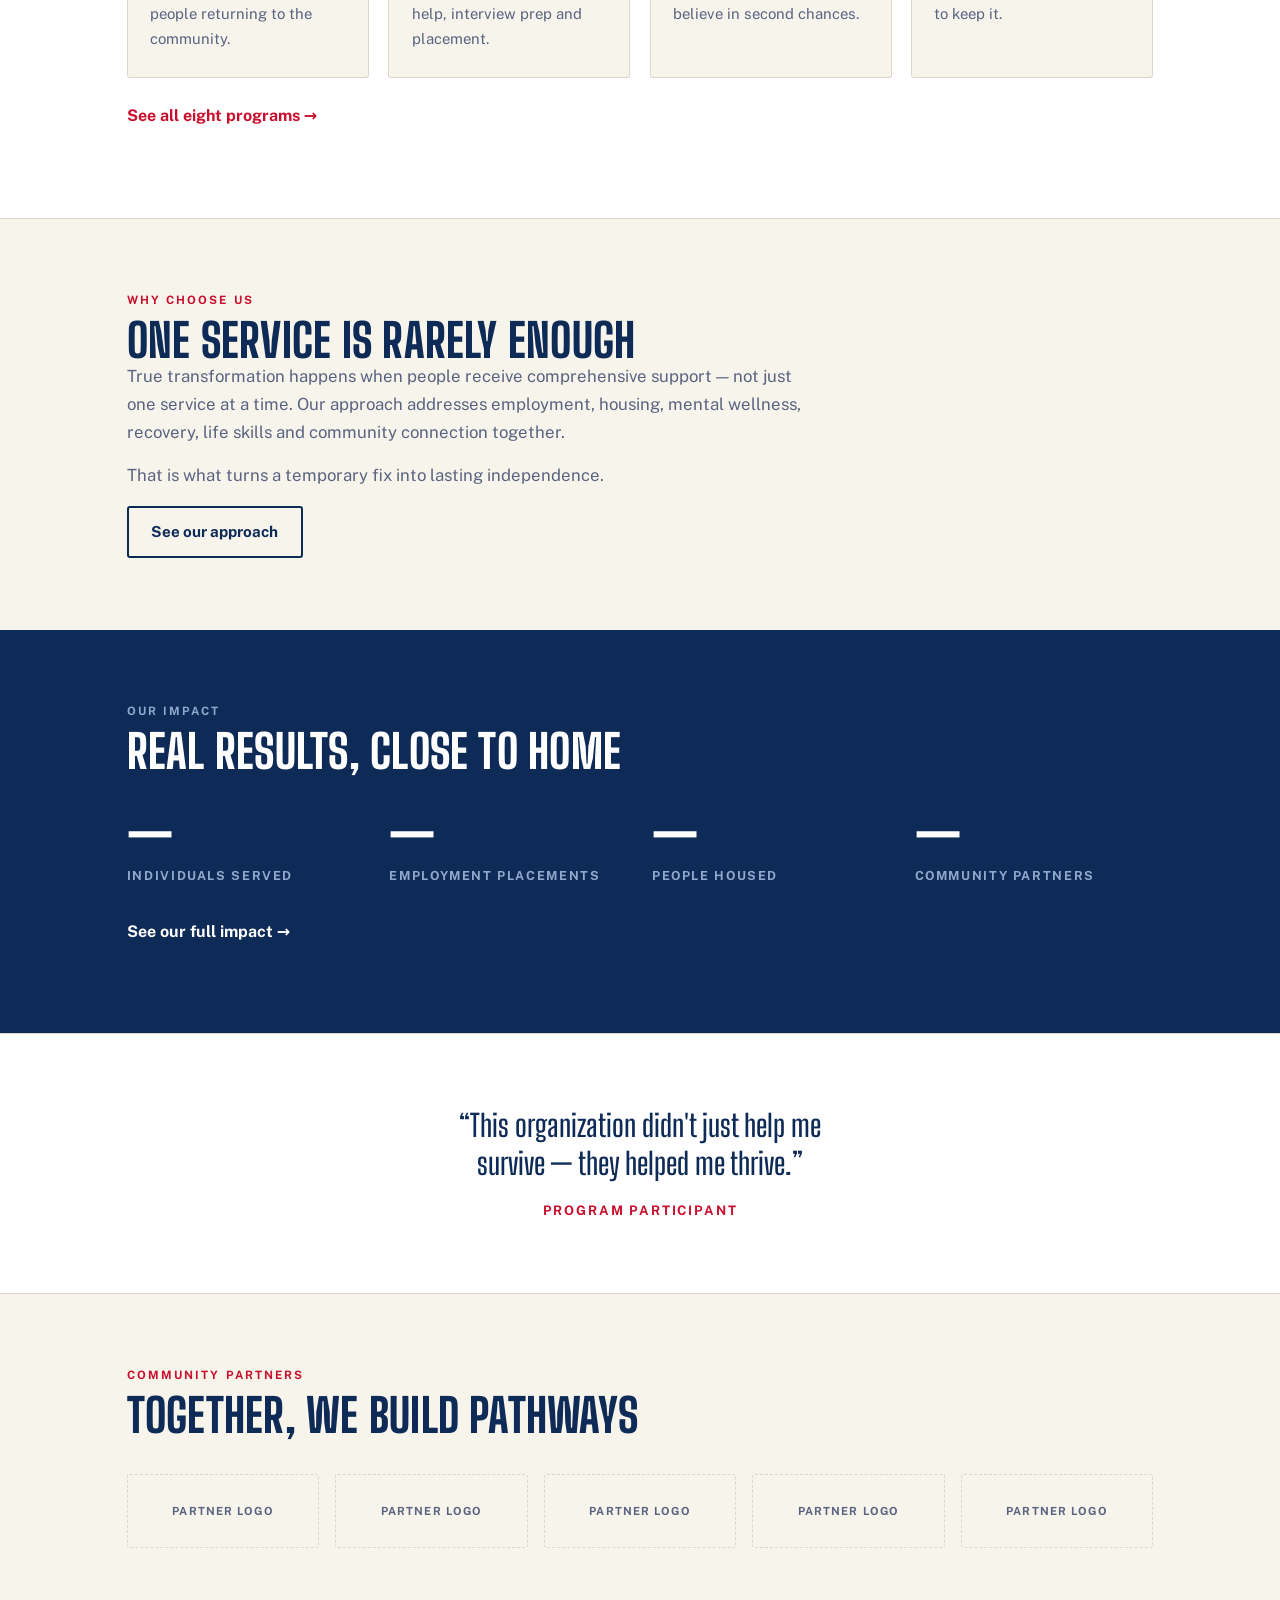
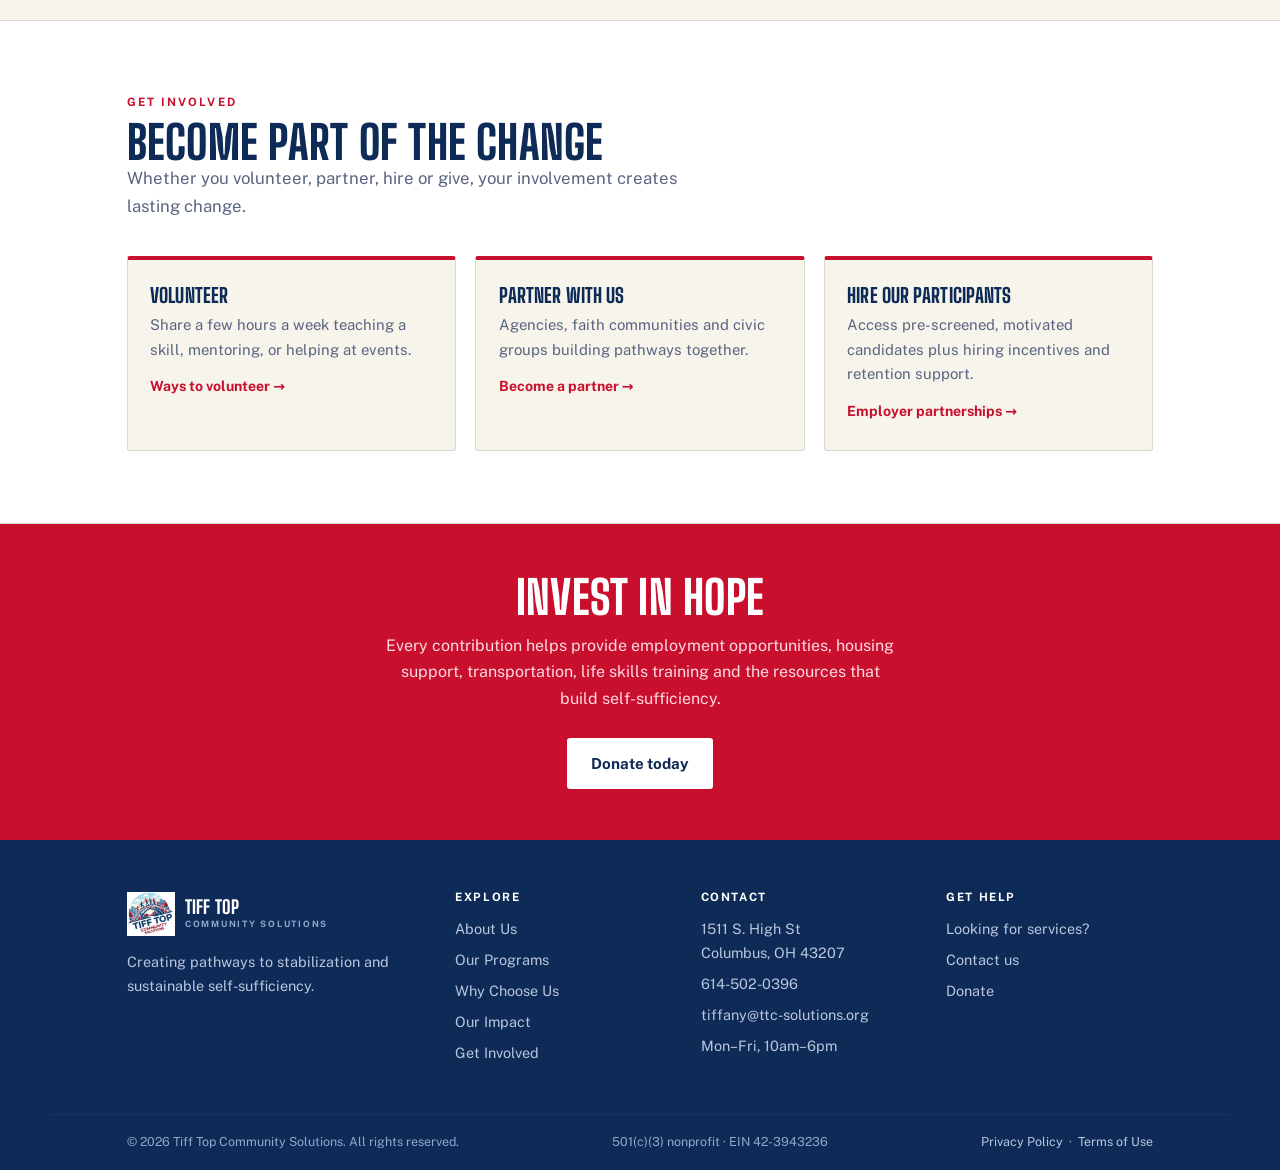
==== commit 50a7b969: "Add the EIN now that the determination letter is here The IRS determination letter arrived, so EIN 4" ====
--- a/index.html
+++ b/index.html
@@ -305,6 +305,7 @@
   </div>
   <div class="footer-bar">
     <span>&copy; 2026 Tiff Top Community Solutions. All rights reserved.</span>
+    <span>501(c)(3) nonprofit &middot; EIN 42-3943236</span>
     <span><a href="privacy.html">Privacy Policy</a> &nbsp;&middot;&nbsp; <a href="terms.html">Terms of Use</a></span>
   </div>
 </footer>
--- a/css/style.css
+++ b/css/style.css
@@ -292,6 +292,24 @@
 .photo-slot b{font-family:var(--font-display);text-transform:uppercase;font-size:.72rem;
   letter-spacing:.2em;color:#FF8A9B;position:relative}
 .photo-slot span{font-size:.86rem;margin-top:.5rem;position:relative;max-width:26ch}
+
+/* --------------------------------------------------------------------------
+   LAUNCH MODE — no real photos yet
+   These three rules hide every photo placeholder so the live site does not
+   show visitors our notes about what to shoot. Nothing is deleted: the
+   placeholders are all still in the pages, just not drawn on screen.
+
+   TO BRING THEM BACK, say "show the photo placeholders again" — or delete
+   the three rules below. Once a real photo replaces a placeholder it shows
+   up regardless, because a real <img> is not a .photo-slot.
+   -------------------------------------------------------------------------- */
+.photo-slot{display:none}
+
+/* A two-column band whose photo half is hidden becomes a single column,
+   and the text is held to a comfortable reading width instead of stretching
+   the full page. */
+.split:has(> .photo-slot){grid-template-columns:1fr}
+.split:has(> .photo-slot) > *:not(.photo-slot){max-width:68ch}
 
 
 /* ==========================================================================
@@ -477,16 +495,23 @@
 
 
 /* ==========================================================================
-   18. EMBED SLOT (donate page)
-   A dashed box holding the place where an outside donation form will be
-   pasted in. It looks unfinished on purpose so nobody mistakes it for a
-   working "give" button. Delete the whole box once the real form is in.
-   ========================================================================== */
-.embed-slot{
-  background:var(--white);border:2px dashed #BFB8A6;border-radius:3px;
-  padding:2rem 1.6rem;text-align:center;
-}
-.embed-slot .eyebrow{color:var(--ink-soft)}
-.embed-slot h3{margin-bottom:.6rem}
-.embed-slot p{color:var(--ink-soft);font-size:.93rem;max-width:46ch;margin:0 auto 1rem}
-.embed-slot p:last-child{margin-bottom:0}
+   18. DONATION FORM (donate page)
+   The white card that holds the Givebutter donation form. Givebutter draws
+   the form itself and controls how it looks inside — this only gives it a
+   clean card to sit in and keeps it from touching the edges on a phone.
+   ========================================================================== */
+.give-form{
+  background:var(--white);border:1px solid #E3DCCB;border-radius:3px;
+  padding:1.6rem 1.4rem;
+}
+/* Givebutter renders into a custom element; it needs to be told to fill the
+   card, otherwise some browsers give it no width at all. Givebutter caps its
+   own form at 440px, so we centre it rather than let it hug the left edge. */
+.give-form givebutter-widget{display:block;width:100%;max-width:440px;margin:0 auto}
+.give-alt{
+  color:var(--ink-soft);font-size:.9rem;line-height:1.55;
+  margin:1.4rem 0 0;padding-top:1.2rem;border-top:1px solid #E3DCCB;
+}
+@media (max-width:600px){
+  .give-form{padding:1.1rem .9rem}
+}
